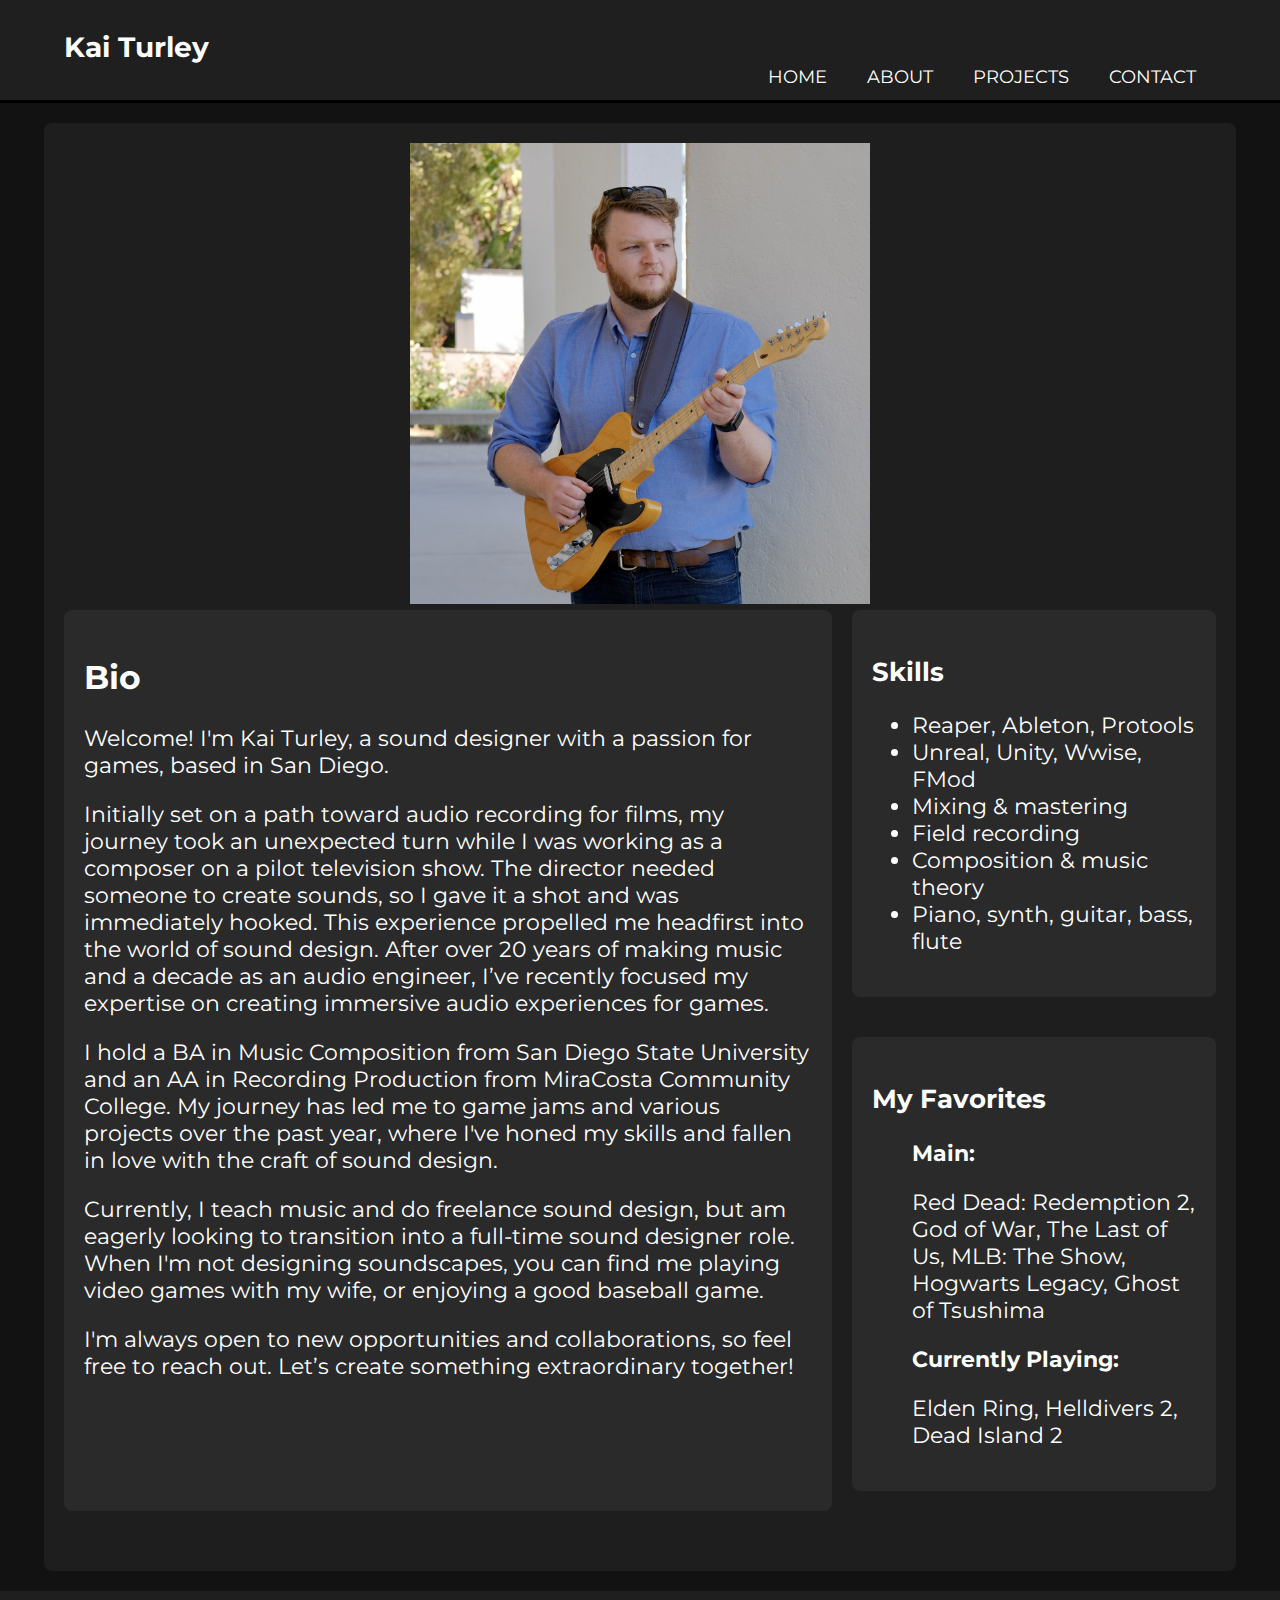
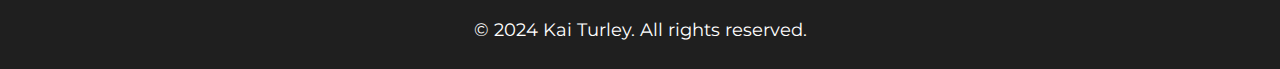
==== about.html @ 5bbe01b3 "Update about.html" ====
<!DOCTYPE html>
<html lang="en">
<head>
    <meta charset="UTF-8">
    <meta name="viewport" content="width=device-width, initial-scale=1.0">
    <title>About - Kai Turley</title>
    <link rel="stylesheet" href="style.css">
</head>
<body>
    <header>
        <div class="container">
            <div id="branding">
                <h1>Kai Turley</h1>
            </div>
            <nav>
                <ul>
                    <li><a href="index.html">Home</a></li>
                    <li><a href="about.html">About</a></li>
                    <li><a href="projects.html">Projects</a></li>
                    <li><a href="contact.html">Contact</a></li>
                </ul>
            </nav>
        </div>
    </header>

    <div class="container content">
        <center><img src="IMG_7557.jpeg" alt="Kai Turley" style="max-width: 40%; height: auto;"></center>
        <div class="content-wrapper">
            <div class="bio">
                <h2>Bio</h2>
                <p>Welcome! I'm Kai Turley, a sound designer with a passion for games, based in San Diego.</p>
                <p>Initially set on a path toward audio recording for films, my journey took an unexpected turn while I was working as a composer on a pilot television show. The director needed someone to create sounds, so I gave it a shot and was immediately hooked. This experience propelled me headfirst into the world of sound design. After over 20 years of making music and a decade as an audio engineer, I’ve recently focused my expertise on creating immersive audio experiences for games.</p>
                <p>I hold a BA in Music Composition from San Diego State University and an AA in Recording Production from MiraCosta Community College. My journey has led me to game jams and various projects over the past year, where I've honed my skills and fallen in love with the craft of sound design.</p>
                <p>Currently, I teach music and do freelance sound design, but am eagerly looking to transition into a full-time sound designer role. When I'm not designing soundscapes, you can find me playing video games with my wife, or enjoying a good baseball game.</p>
                <p>I'm always open to new opportunities and collaborations, so feel free to reach out. Let’s create something extraordinary together!</p>
            </div>
            <div class="skills-favorites-container">
                <div class="skills">
                    <h3>Skills</h3>
                    <ul>
                        <li>Reaper, Ableton, Protools</li>
                        <li>Unreal, Unity, Wwise, FMod</li>
                        <li>Mixing & mastering</li>
                        <li>Field recording</li>
                        <li>Composition & music theory</li>
                        <li>Piano, synth, guitar, bass, flute</li>
                    </ul>
                </div>
                <div class="favorites">
                    <h3>My Favorites</h3>
                    <ul>
                        <p><b>Main:</b></p>
                        <p>Red Dead: Redemption 2, God of War, The Last of Us, MLB: The Show, Hogwarts Legacy, Ghost of Tsushima</p>
                        <p><b>Currently Playing:</b></p>
                        <p>Elden Ring, Helldivers 2, Dead Island 2</p>
                    </ul>
                </div>
            </div>
        </div>
    </div>
    <footer>
        <p>&copy; 2024 Kai Turley. All rights reserved.</p>
    </footer>
</body>
</html>
---- style.css ----
/* Import Montserrat font from Google Fonts */
@import url('https://fonts.googleapis.com/css2?family=Montserrat:wght@400;700&display=swap');

/* General body styles */
body {
    font-family: 'Montserrat';
    margin: 0;
    padding: 0;
    background-color: #121212;
    color: #ffffff;
    font-size: 22px; /* Increase the base font size */
}

/* Container styling */
.container {
    width: 90%; /* Increase the width to 90% of the viewport */
    max-width: 1200px; /* Set a maximum width */
    margin: auto;
    overflow: hidden;
}

/* Home container styling */
.home-container {
    width: 100%; /* Full width for home page */
    margin: 0; /* Adjust margin as needed */
    padding: 0; /* Adjust padding as needed */
}

header {
    background: #1f1f1f;
    color: #ffffff;
    padding-top: 30px;
    min-height: 70px;
    border-bottom: #000000 3px solid;
}

header a {
    color: #ffffff;
    text-decoration: none;
    text-transform: uppercase;
    font-size: 18px; /* Increase font size */
}

header ul {
    padding: 0;
    list-style: none;
}

header li {
    float: left;
    display: inline;
    padding: 0 20px;
}

header #branding {
    float: left;
}

header #branding h1 {
    margin: 0;
    font-size: 28px; /* Increase font size */
}

header nav {
    float: right;
    margin-top: 10px;
}

.content {
    padding: 20px;
    background: #1e1e1e;
    margin-top: 20px;
    border-radius: 8px;
}

.content div {
    margin-bottom: 20px;
}

/* Bio, Skills, and Favorites container styling */
.content-wrapper {
    display: flex;
    flex-wrap: wrap; /* Ensure it wraps on smaller screens */
    justify-content: space-between;
    gap: 20px;
}

.bio {
    flex: 2;
    background: #2a2a2a;
    padding: 20px;
    border-radius: 8px;
    min-width: 300px; /* Minimum width to ensure it doesn't get too small */
}

.skills-favorites-container {
    display: flex;
    flex-direction: column;
    gap: 20px;
    flex: 1;
    min-width: 300px; /* Minimum width to ensure it doesn't get too small */
}

.skills, .favorites {
    background: #2a2a2a;
    padding: 20px;
    border-radius: 8px;
    font-size: 22px; /* Increase font size */
}

footer {
    background: #1f1f1f;
    color: #ffffff;
    text-align: center;
    padding: 10px 0;
    margin-top: 20px;
    font-size: 18px; /* Increase font size */
}
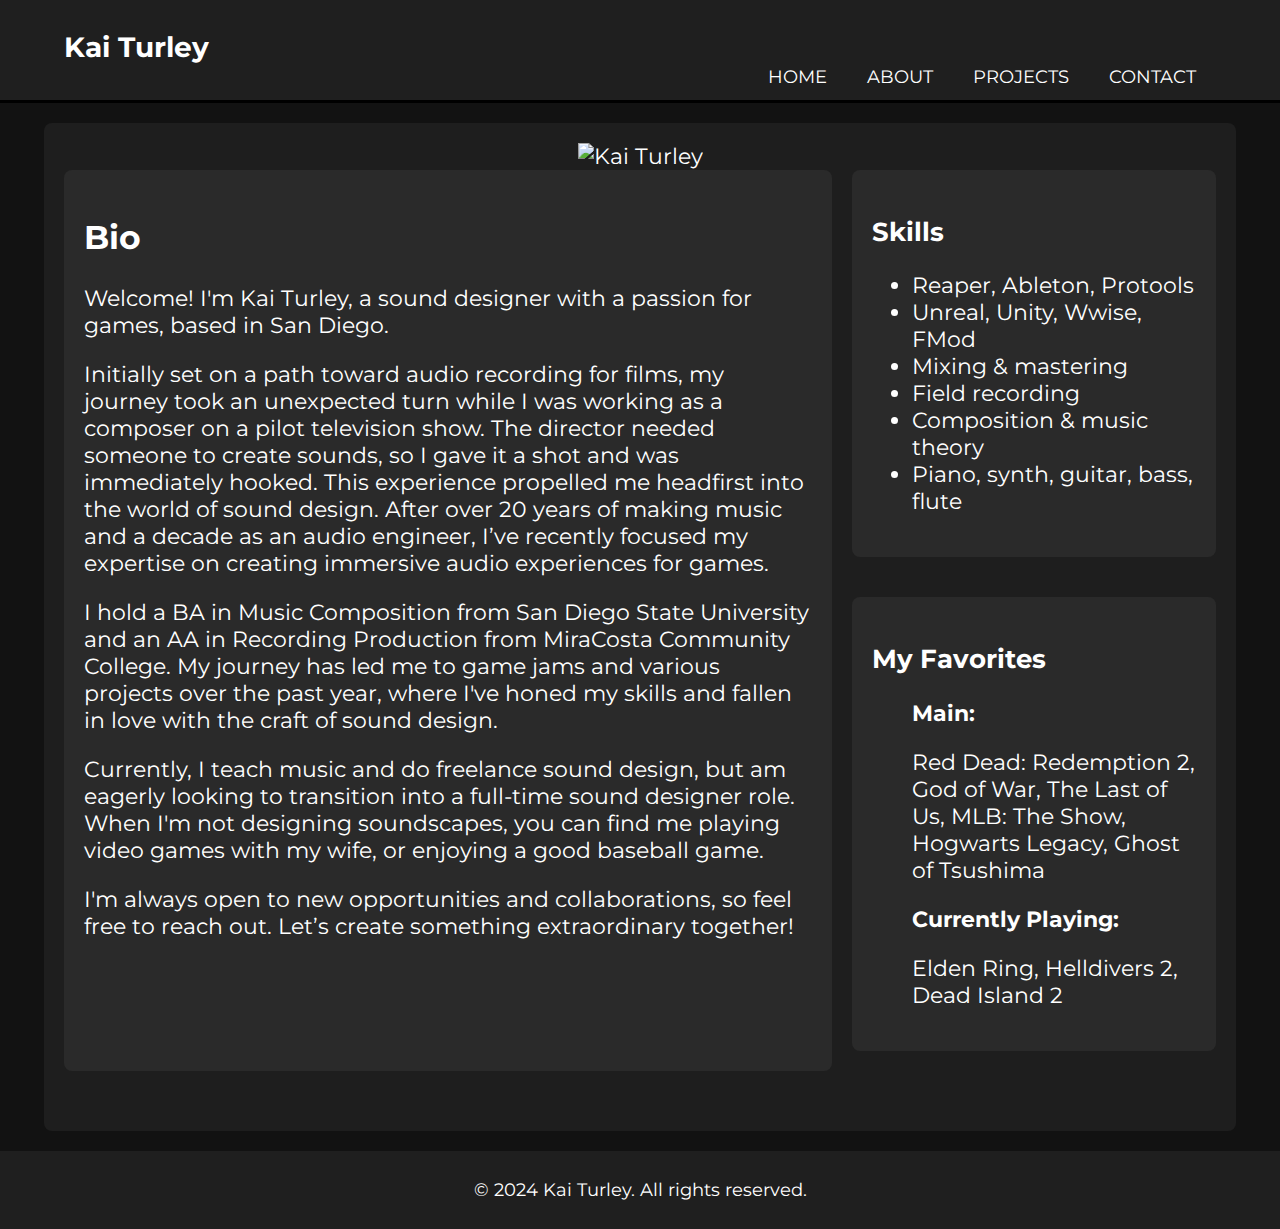
==== commit c45e1377: "Update about.html" ====
--- a/about.html
+++ b/about.html
@@ -24,7 +24,7 @@
     </header>
 
     <div class="container content">
-        <center><img src="IMG_7557.jpeg" alt="Kai Turley" style="max-width: 40%; height: auto;"></center>
+        <center><img src="Profile.jpg" alt="Kai Turley" style="max-width: 40%; height: auto;"></center>
         <div class="content-wrapper">
             <div class="bio">
                 <h2>Bio</h2>
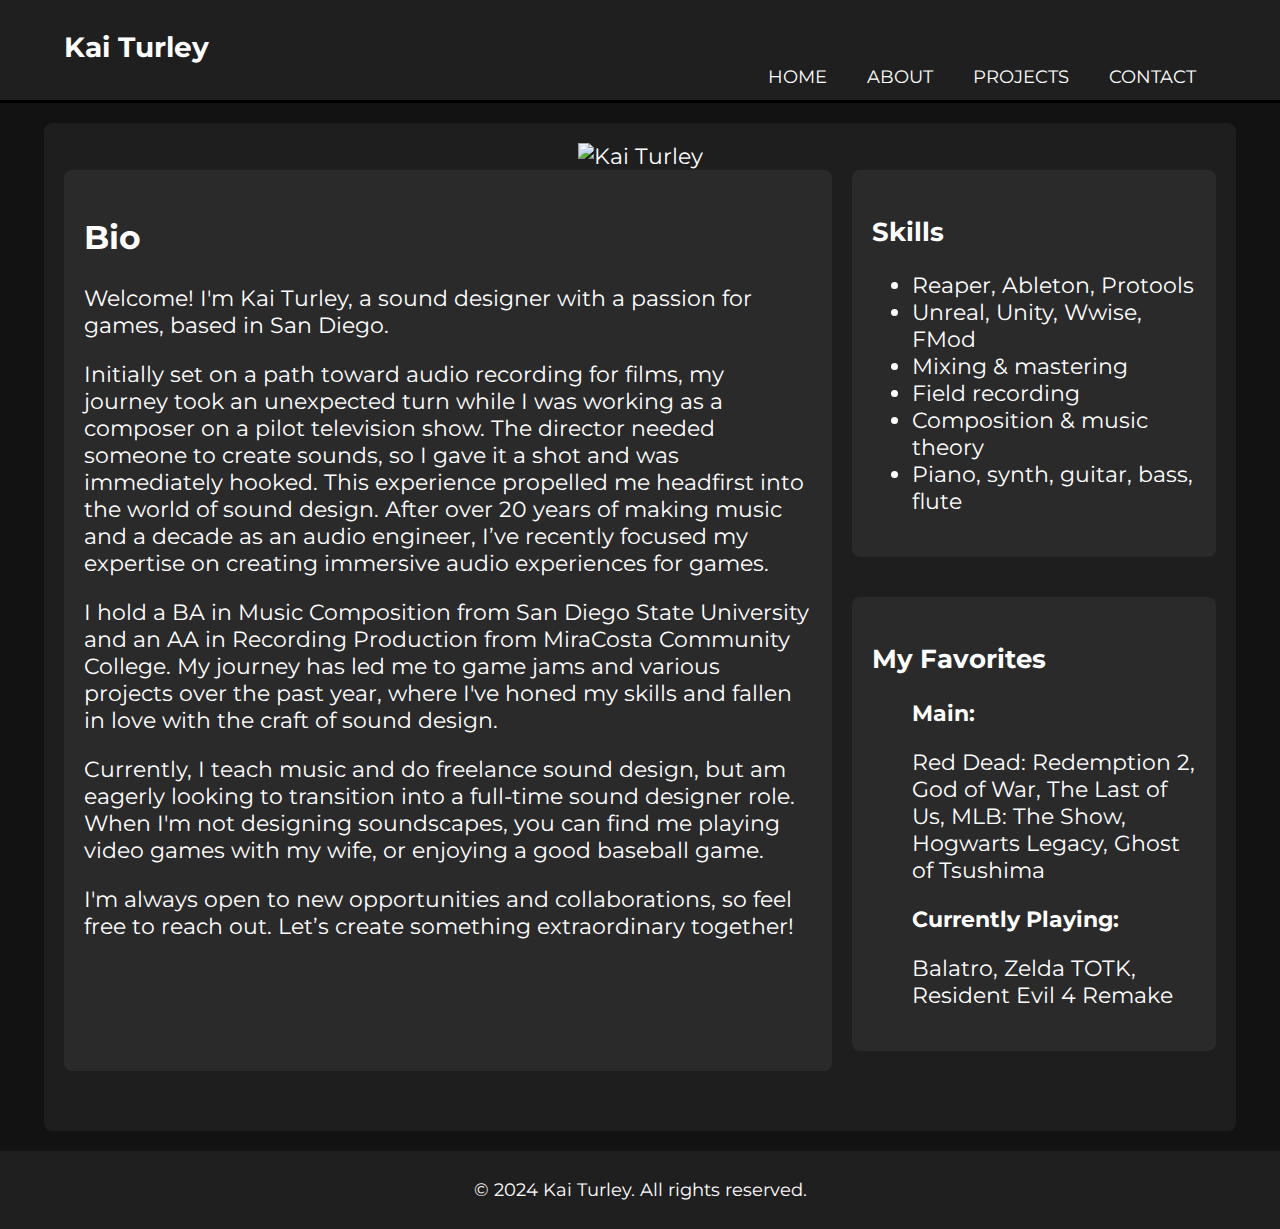
==== commit b71c62c3: "Update about.html" ====
--- a/about.html
+++ b/about.html
@@ -52,7 +52,7 @@
                         <p><b>Main:</b></p>
                         <p>Red Dead: Redemption 2, God of War, The Last of Us, MLB: The Show, Hogwarts Legacy, Ghost of Tsushima</p>
                         <p><b>Currently Playing:</b></p>
-                        <p>Elden Ring, Helldivers 2, Dead Island 2</p>
+                        <p>Balatro, Zelda TOTK, Resident Evil 4 Remake</p>
                     </ul>
                 </div>
             </div>
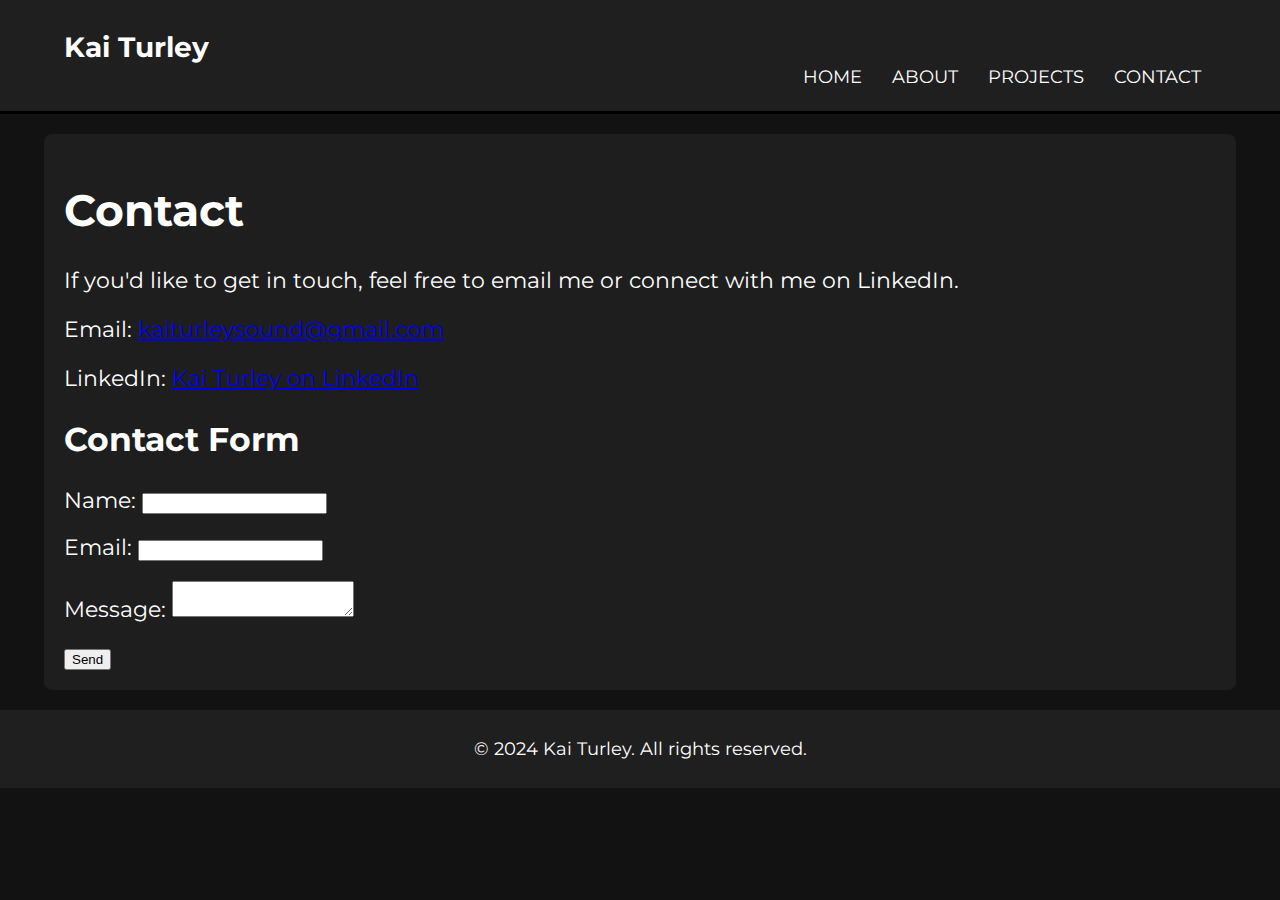
==== commit 88e4a836: "Update about.html" ====
--- a/about.html
+++ b/about.html
@@ -3,7 +3,7 @@
 <head>
     <meta charset="UTF-8">
     <meta name="viewport" content="width=device-width, initial-scale=1.0">
-    <title>About - Kai Turley</title>
+    <title>Contact - Kai Turley</title>
     <link rel="stylesheet" href="style.css">
 </head>
 <body>
@@ -14,49 +14,37 @@
             </div>
             <nav>
                 <ul>
-                    <li><a href="index.html">Home</a></li>
-                    <li><a href="about.html">About</a></li>
-                    <li><a href="projects.html">Projects</a></li>
-                    <li><a href="contact.html">Contact</a></li>
+<li><a href="/">Home</a></li>
+<li><a href="/about">About</a></li>
+<li><a href="/projects">Projects</a></li>
+<li><a href="/contact">Contact</a></li>
                 </ul>
             </nav>
         </div>
     </header>
 
     <div class="container content">
-        <center><img src="Profile.jpg" alt="Kai Turley" style="max-width: 40%; height: auto;"></center>
-        <div class="content-wrapper">
-            <div class="bio">
-                <h2>Bio</h2>
-                <p>Welcome! I'm Kai Turley, a sound designer with a passion for games, based in San Diego.</p>
-                <p>Initially set on a path toward audio recording for films, my journey took an unexpected turn while I was working as a composer on a pilot television show. The director needed someone to create sounds, so I gave it a shot and was immediately hooked. This experience propelled me headfirst into the world of sound design. After over 20 years of making music and a decade as an audio engineer, I’ve recently focused my expertise on creating immersive audio experiences for games.</p>
-                <p>I hold a BA in Music Composition from San Diego State University and an AA in Recording Production from MiraCosta Community College. My journey has led me to game jams and various projects over the past year, where I've honed my skills and fallen in love with the craft of sound design.</p>
-                <p>Currently, I teach music and do freelance sound design, but am eagerly looking to transition into a full-time sound designer role. When I'm not designing soundscapes, you can find me playing video games with my wife, or enjoying a good baseball game.</p>
-                <p>I'm always open to new opportunities and collaborations, so feel free to reach out. Let’s create something extraordinary together!</p>
+        <h1>Contact</h1>
+        <p>If you'd like to get in touch, feel free to email me or connect with me on LinkedIn.</p>
+        <p>Email: <a href="mailto:kaiturleysound@gmail.com">kaiturleysound@gmail.com</a></p>
+        <p>LinkedIn: <a href="https://www.linkedin.com/in/kai-turley-527911240" target="_blank">Kai Turley on LinkedIn</a></p>
+        
+        <h2>Contact Form</h2>
+        <form action="https://formspree.io/f/mvgpgqkz" method="POST">
+            <div>
+                <label for="name">Name:</label>
+                <input type="text" id="name" name="name" required>
             </div>
-            <div class="skills-favorites-container">
-                <div class="skills">
-                    <h3>Skills</h3>
-                    <ul>
-                        <li>Reaper, Ableton, Protools</li>
-                        <li>Unreal, Unity, Wwise, FMod</li>
-                        <li>Mixing & mastering</li>
-                        <li>Field recording</li>
-                        <li>Composition & music theory</li>
-                        <li>Piano, synth, guitar, bass, flute</li>
-                    </ul>
-                </div>
-                <div class="favorites">
-                    <h3>My Favorites</h3>
-                    <ul>
-                        <p><b>Main:</b></p>
-                        <p>Red Dead: Redemption 2, God of War, The Last of Us, MLB: The Show, Hogwarts Legacy, Ghost of Tsushima</p>
-                        <p><b>Currently Playing:</b></p>
-                        <p>Balatro, Zelda TOTK, Resident Evil 4 Remake</p>
-                    </ul>
-                </div>
+            <div>
+                <label for="email">Email:</label>
+                <input type="email" id="email" name="email" required>
             </div>
-        </div>
+            <div>
+                <label for="message">Message:</label>
+                <textarea id="message" name="message" required></textarea>
+            </div>
+            <button type="submit">Send</button>
+        </form>
     </div>
     <footer>
         <p>&copy; 2024 Kai Turley. All rights reserved.</p>
--- a/style.css
+++ b/style.css
@@ -8,22 +8,22 @@
     padding: 0;
     background-color: #121212;
     color: #ffffff;
-    font-size: 22px; /* Increase the base font size */
+    font-size: 22px;
 }
 
 /* Container styling */
 .container {
-    width: 90%; /* Increase the width to 90% of the viewport */
-    max-width: 1200px; /* Set a maximum width */
+    width: 90%;
+    max-width: 1200px;
     margin: auto;
     overflow: hidden;
 }
 
 /* Home container styling */
 .home-container {
-    width: 100%; /* Full width for home page */
-    margin: 0; /* Adjust margin as needed */
-    padding: 0; /* Adjust padding as needed */
+    width: 100%;
+    margin: 0;
+    padding: 0;
 }
 
 header {
@@ -38,18 +38,20 @@
     color: #ffffff;
     text-decoration: none;
     text-transform: uppercase;
-    font-size: 18px; /* Increase font size */
+    font-size: 18px;
 }
 
 header ul {
     padding: 0;
     list-style: none;
+    display: flex;
+    justify-content: space-between;
 }
 
 header li {
     float: left;
     display: inline;
-    padding: 0 20px;
+    padding: 0 15px;
 }
 
 header #branding {
@@ -58,7 +60,7 @@
 
 header #branding h1 {
     margin: 0;
-    font-size: 28px; /* Increase font size */
+    font-size: 28px;
 }
 
 header nav {
@@ -80,7 +82,7 @@
 /* Bio, Skills, and Favorites container styling */
 .content-wrapper {
     display: flex;
-    flex-wrap: wrap; /* Ensure it wraps on smaller screens */
+    flex-wrap: wrap;
     justify-content: space-between;
     gap: 20px;
 }
@@ -90,7 +92,7 @@
     background: #2a2a2a;
     padding: 20px;
     border-radius: 8px;
-    min-width: 300px; /* Minimum width to ensure it doesn't get too small */
+    min-width: 300px;
 }
 
 .skills-favorites-container {
@@ -98,14 +100,14 @@
     flex-direction: column;
     gap: 20px;
     flex: 1;
-    min-width: 300px; /* Minimum width to ensure it doesn't get too small */
+    min-width: 300px;
 }
 
 .skills, .favorites {
     background: #2a2a2a;
     padding: 20px;
     border-radius: 8px;
-    font-size: 22px; /* Increase font size */
+    font-size: 22px;
 }
 
 footer {
@@ -114,5 +116,83 @@
     text-align: center;
     padding: 10px 0;
     margin-top: 20px;
-    font-size: 18px; /* Increase font size */
+    font-size: 18px;
 }
+
+/* Responsive Breakpoints */
+
+/* Large Screens (Desktops, Laptops) */
+@media (min-width: 992px) {
+    iframe {
+        max-width: 20%; /* Limits video width on larger screens */
+        height: auto;
+    }
+}
+
+/* Medium Screens (Tablets, iPads) */
+@media (max-width: 992px) {
+    .container {
+        width: 90%;
+    }
+
+    .bio, .skills, .favorites {
+        font-size: 20px;
+    }
+
+    body {
+        font-size: 18px;
+    }
+
+    .content-wrapper {
+        flex-direction: column;
+    }
+}
+
+/* Small Screens (Mobile Phones) */
+@media (max-width: 768px) {
+    header ul {
+        flex-wrap: wrap; /* Allows items to wrap if necessary */
+        justify-content: center;
+        gap: 5px; /* Reduces space between links */
+    }
+
+    header a {
+        font-size: 14px; /* Smaller font size for better fit */
+        padding: 5px 10px; /* Reduces padding for better spacing */
+    }
+
+    header #branding h1 {
+        font-size: 22px; /* Adjusts branding text size */
+    }
+
+    .bio, .skills, .favorites {
+        font-size: 18px;
+    }
+
+    body {
+        font-size: 16px;
+    }
+}
+
+/* Extra Small Screens (Small Phones) */
+@media (max-width: 576px) {
+    .bio, .skills, .favorites {
+        font-size: 16px;
+    }
+
+    header #branding h1 {
+        font-size: 20px;
+    }
+
+    body {
+        font-size: 14px;
+    }
+}
+
+/* YouTube Video Responsiveness */
+iframe {
+    width: 100%;
+    max-width: 100%;
+    height: auto;
+    aspect-ratio: 16 / 9;
+}
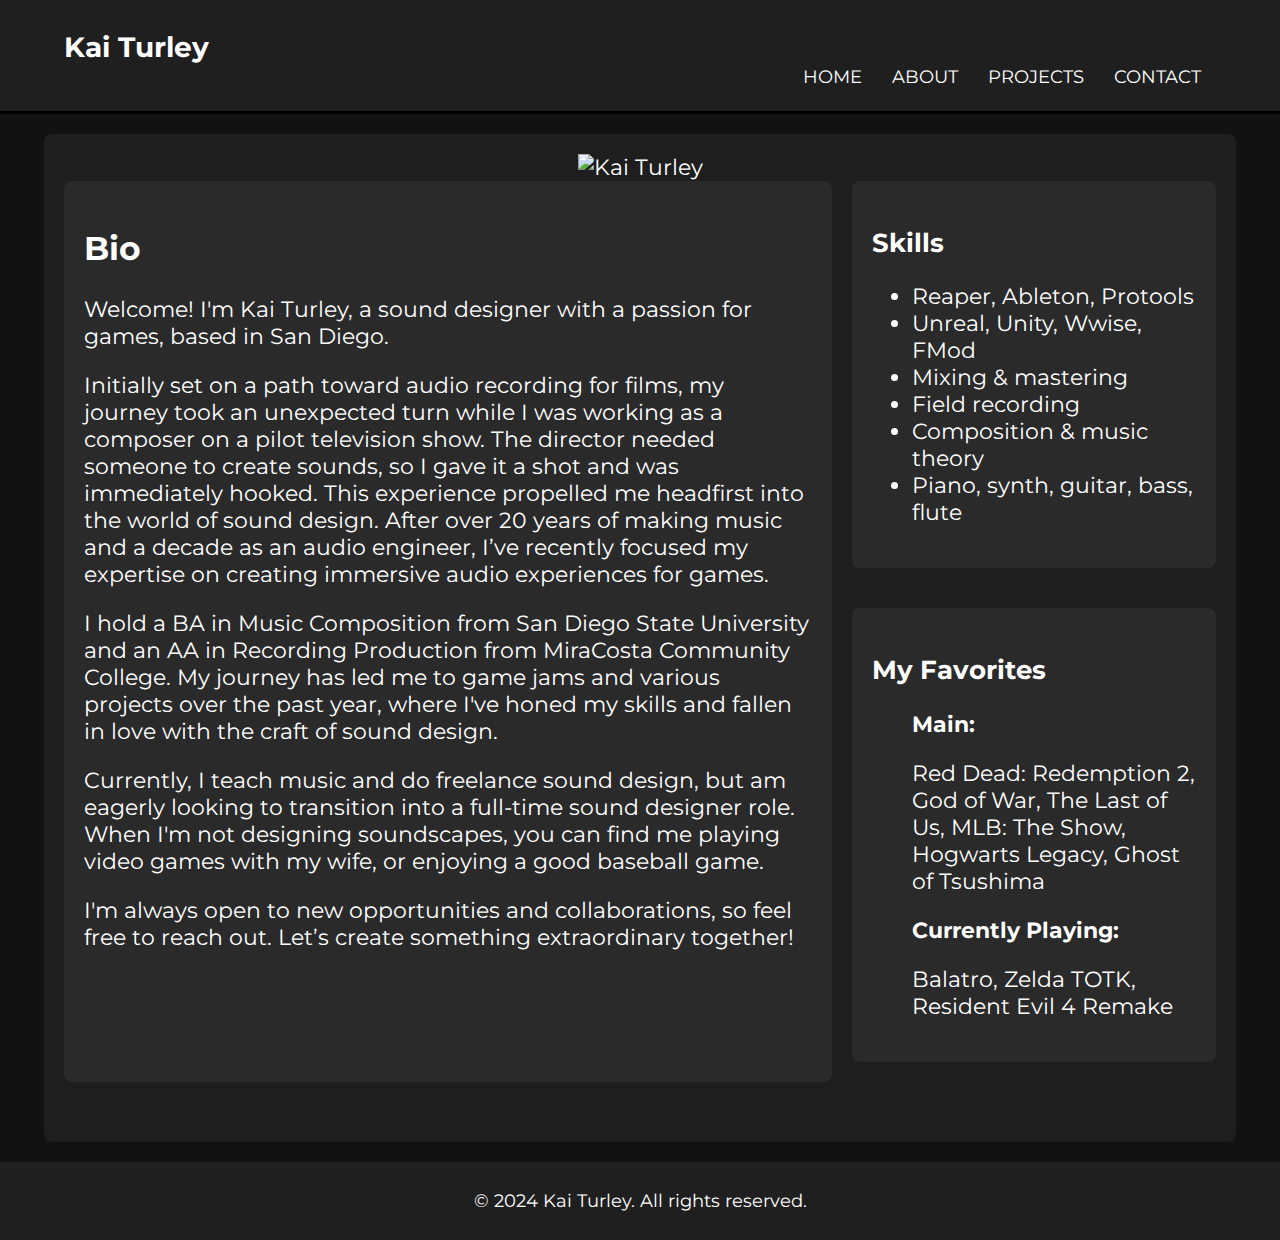
==== commit 0e2c098a: "Update about.html" ====
--- a/about.html
+++ b/about.html
@@ -3,7 +3,7 @@
 <head>
     <meta charset="UTF-8">
     <meta name="viewport" content="width=device-width, initial-scale=1.0">
-    <title>Contact - Kai Turley</title>
+    <title>About - Kai Turley</title>
     <link rel="stylesheet" href="style.css">
 </head>
 <body>
@@ -24,27 +24,39 @@
     </header>
 
     <div class="container content">
-        <h1>Contact</h1>
-        <p>If you'd like to get in touch, feel free to email me or connect with me on LinkedIn.</p>
-        <p>Email: <a href="mailto:kaiturleysound@gmail.com">kaiturleysound@gmail.com</a></p>
-        <p>LinkedIn: <a href="https://www.linkedin.com/in/kai-turley-527911240" target="_blank">Kai Turley on LinkedIn</a></p>
-        
-        <h2>Contact Form</h2>
-        <form action="https://formspree.io/f/mvgpgqkz" method="POST">
-            <div>
-                <label for="name">Name:</label>
-                <input type="text" id="name" name="name" required>
+        <center><img src="Profile.jpg" alt="Kai Turley" style="max-width: 40%; height: auto;"></center>
+        <div class="content-wrapper">
+            <div class="bio">
+                <h2>Bio</h2>
+                <p>Welcome! I'm Kai Turley, a sound designer with a passion for games, based in San Diego.</p>
+                <p>Initially set on a path toward audio recording for films, my journey took an unexpected turn while I was working as a composer on a pilot television show. The director needed someone to create sounds, so I gave it a shot and was immediately hooked. This experience propelled me headfirst into the world of sound design. After over 20 years of making music and a decade as an audio engineer, I’ve recently focused my expertise on creating immersive audio experiences for games.</p>
+                <p>I hold a BA in Music Composition from San Diego State University and an AA in Recording Production from MiraCosta Community College. My journey has led me to game jams and various projects over the past year, where I've honed my skills and fallen in love with the craft of sound design.</p>
+                <p>Currently, I teach music and do freelance sound design, but am eagerly looking to transition into a full-time sound designer role. When I'm not designing soundscapes, you can find me playing video games with my wife, or enjoying a good baseball game.</p>
+                <p>I'm always open to new opportunities and collaborations, so feel free to reach out. Let’s create something extraordinary together!</p>
             </div>
-            <div>
-                <label for="email">Email:</label>
-                <input type="email" id="email" name="email" required>
+            <div class="skills-favorites-container">
+                <div class="skills">
+                    <h3>Skills</h3>
+                    <ul>
+                        <li>Reaper, Ableton, Protools</li>
+                        <li>Unreal, Unity, Wwise, FMod</li>
+                        <li>Mixing & mastering</li>
+                        <li>Field recording</li>
+                        <li>Composition & music theory</li>
+                        <li>Piano, synth, guitar, bass, flute</li>
+                    </ul>
+                </div>
+                <div class="favorites">
+                    <h3>My Favorites</h3>
+                    <ul>
+                        <p><b>Main:</b></p>
+                        <p>Red Dead: Redemption 2, God of War, The Last of Us, MLB: The Show, Hogwarts Legacy, Ghost of Tsushima</p>
+                        <p><b>Currently Playing:</b></p>
+                        <p>Balatro, Zelda TOTK, Resident Evil 4 Remake</p>
+                    </ul>
+                </div>
             </div>
-            <div>
-                <label for="message">Message:</label>
-                <textarea id="message" name="message" required></textarea>
-            </div>
-            <button type="submit">Send</button>
-        </form>
+        </div>
     </div>
     <footer>
         <p>&copy; 2024 Kai Turley. All rights reserved.</p>
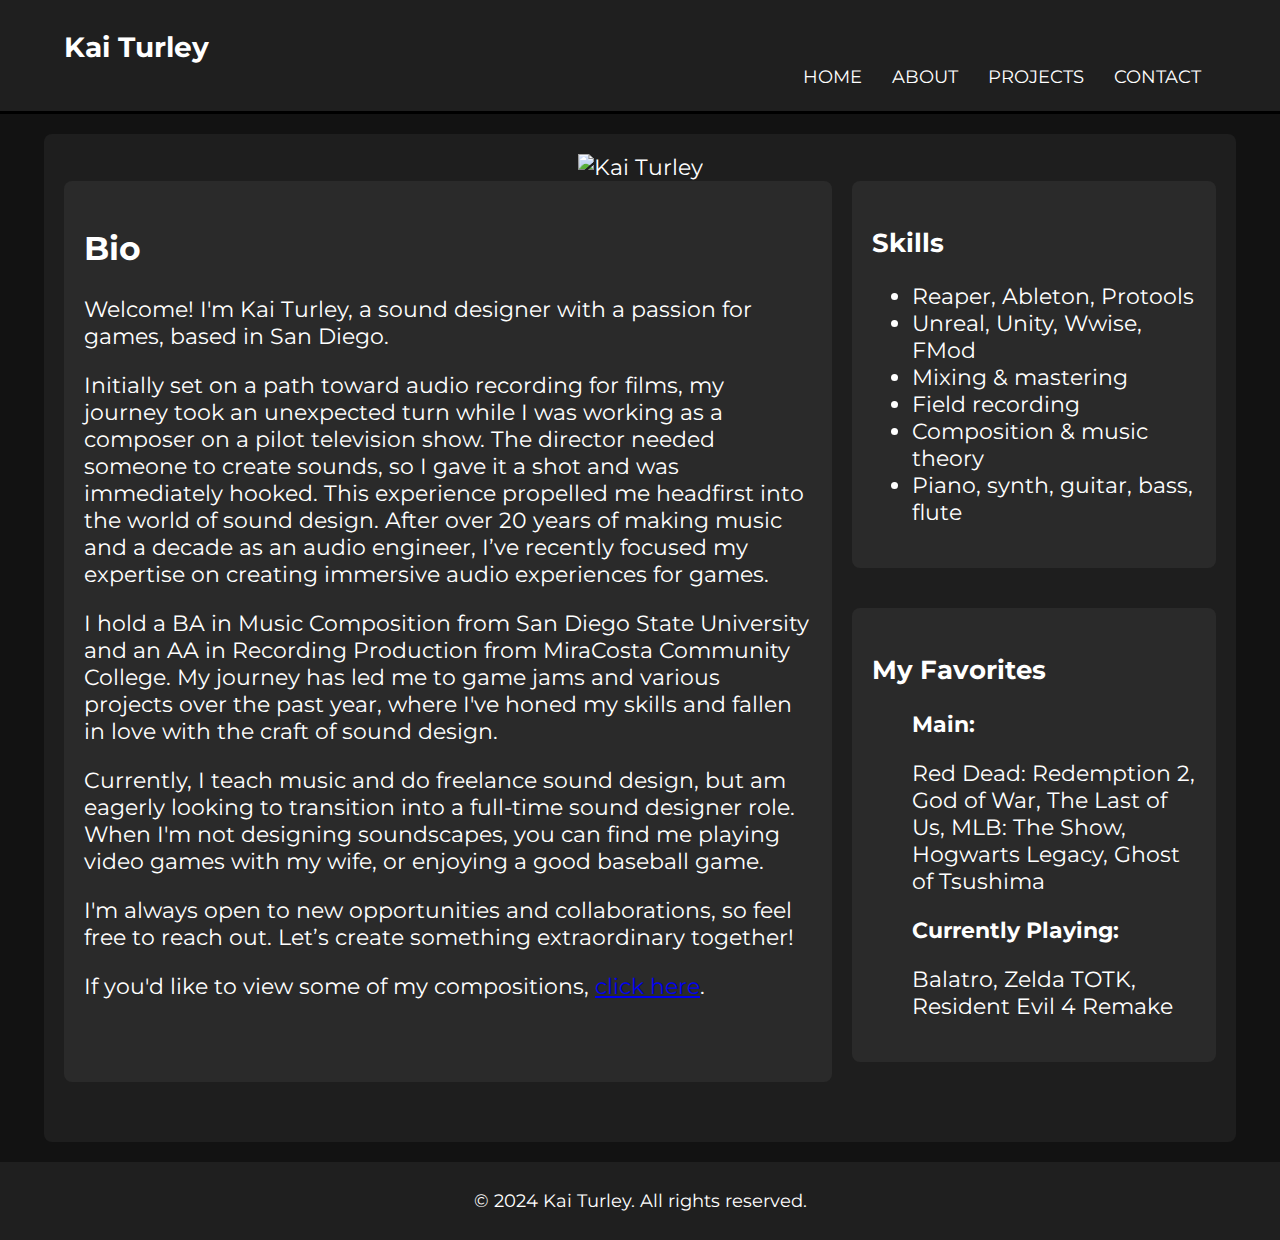
==== commit 196ae3ff: "Update about.html" ====
--- a/about.html
+++ b/about.html
@@ -14,10 +14,10 @@
             </div>
             <nav>
                 <ul>
-<li><a href="/">Home</a></li>
-<li><a href="/about">About</a></li>
-<li><a href="/projects">Projects</a></li>
-<li><a href="/contact">Contact</a></li>
+                    <li><a href="/">Home</a></li>
+                    <li><a href="/about">About</a></li>
+                    <li><a href="/projects">Projects</a></li>
+                    <li><a href="/contact">Contact</a></li>
                 </ul>
             </nav>
         </div>
@@ -33,6 +33,8 @@
                 <p>I hold a BA in Music Composition from San Diego State University and an AA in Recording Production from MiraCosta Community College. My journey has led me to game jams and various projects over the past year, where I've honed my skills and fallen in love with the craft of sound design.</p>
                 <p>Currently, I teach music and do freelance sound design, but am eagerly looking to transition into a full-time sound designer role. When I'm not designing soundscapes, you can find me playing video games with my wife, or enjoying a good baseball game.</p>
                 <p>I'm always open to new opportunities and collaborations, so feel free to reach out. Let’s create something extraordinary together!</p>
+                <!-- New music link -->
+                <p>If you'd like to view some of my compositions, <a href="/music">click here</a>.</p>
             </div>
             <div class="skills-favorites-container">
                 <div class="skills">
--- a/style.css
+++ b/style.css
@@ -21,8 +21,9 @@
 
 /* Home container styling */
 .home-container {
-    width: 100%;
-    margin: 0;
+    width: 90%;
+    max-width: 1200px;
+    margin: auto;
     padding: 0;
 }
 
@@ -172,6 +173,12 @@
     body {
         font-size: 16px;
     }
+
+    /* Larger bio picture on phones */
+    .bio img {
+        max-width: 60%; /* Increase to about 50% larger */
+        height: auto;
+    }
 }
 
 /* Extra Small Screens (Small Phones) */
@@ -186,6 +193,12 @@
 
     body {
         font-size: 14px;
+    }
+
+    /* Larger bio picture on small phones */
+    .bio img {
+        max-width: 60%;
+        height: auto;
     }
 }
 
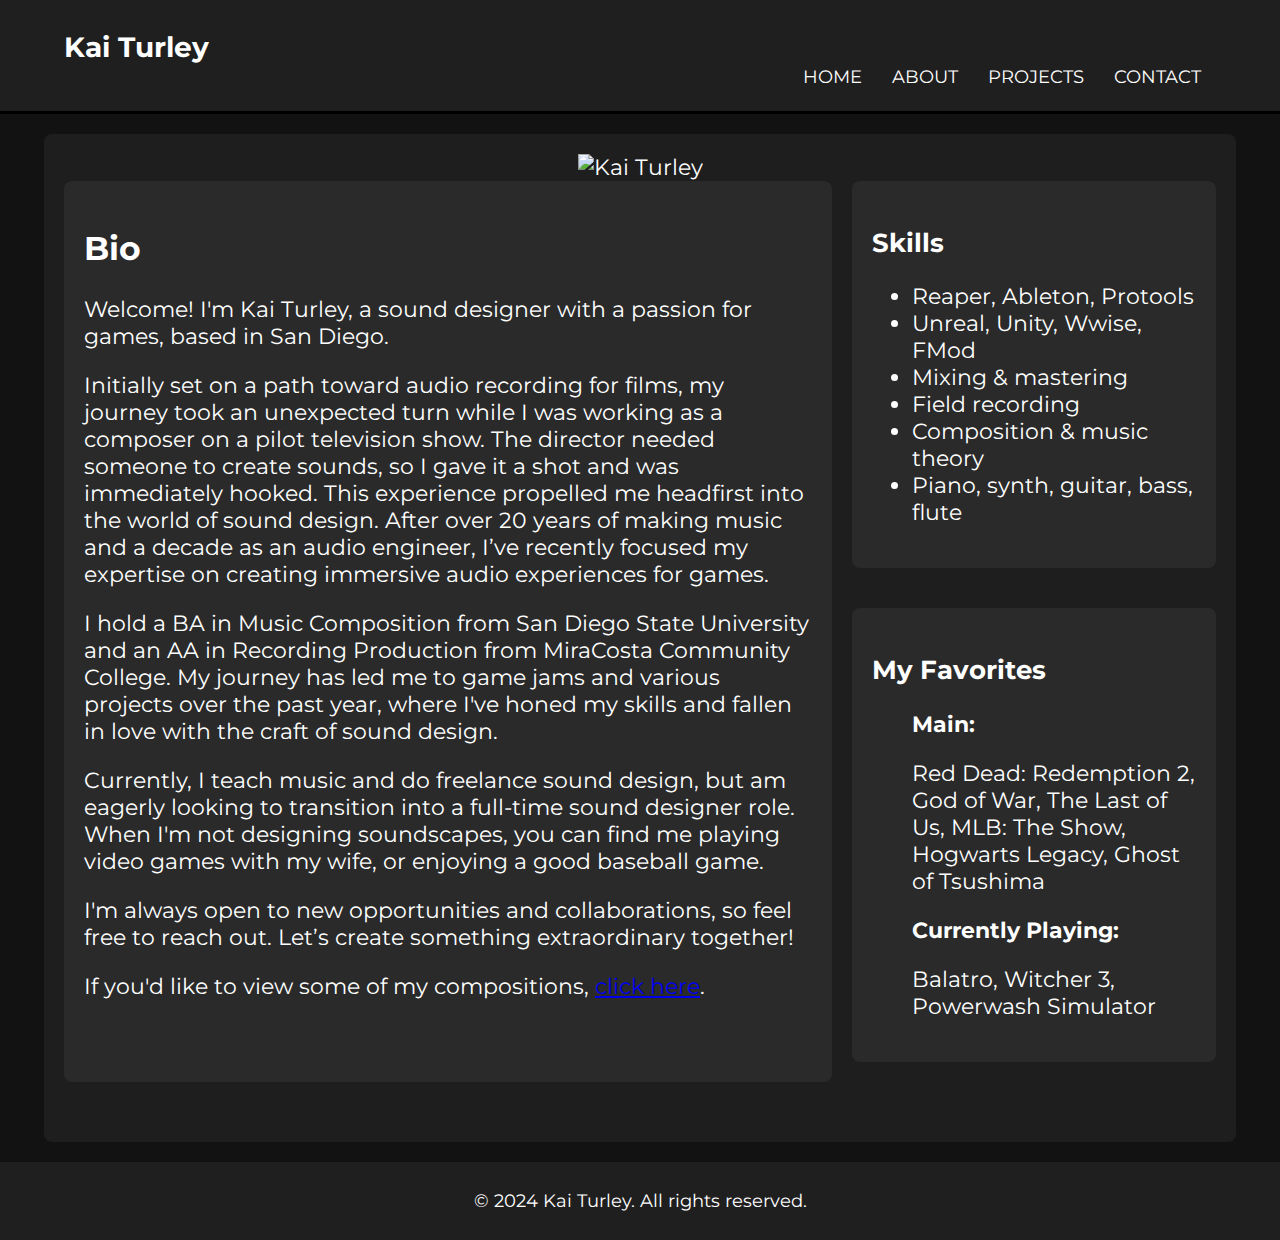
==== commit 3272d129: "Update about.html" ====
--- a/about.html
+++ b/about.html
@@ -54,7 +54,7 @@
                         <p><b>Main:</b></p>
                         <p>Red Dead: Redemption 2, God of War, The Last of Us, MLB: The Show, Hogwarts Legacy, Ghost of Tsushima</p>
                         <p><b>Currently Playing:</b></p>
-                        <p>Balatro, Zelda TOTK, Resident Evil 4 Remake</p>
+                        <p>Balatro, Witcher 3, Powerwash Simulator</p>
                     </ul>
                 </div>
             </div>
